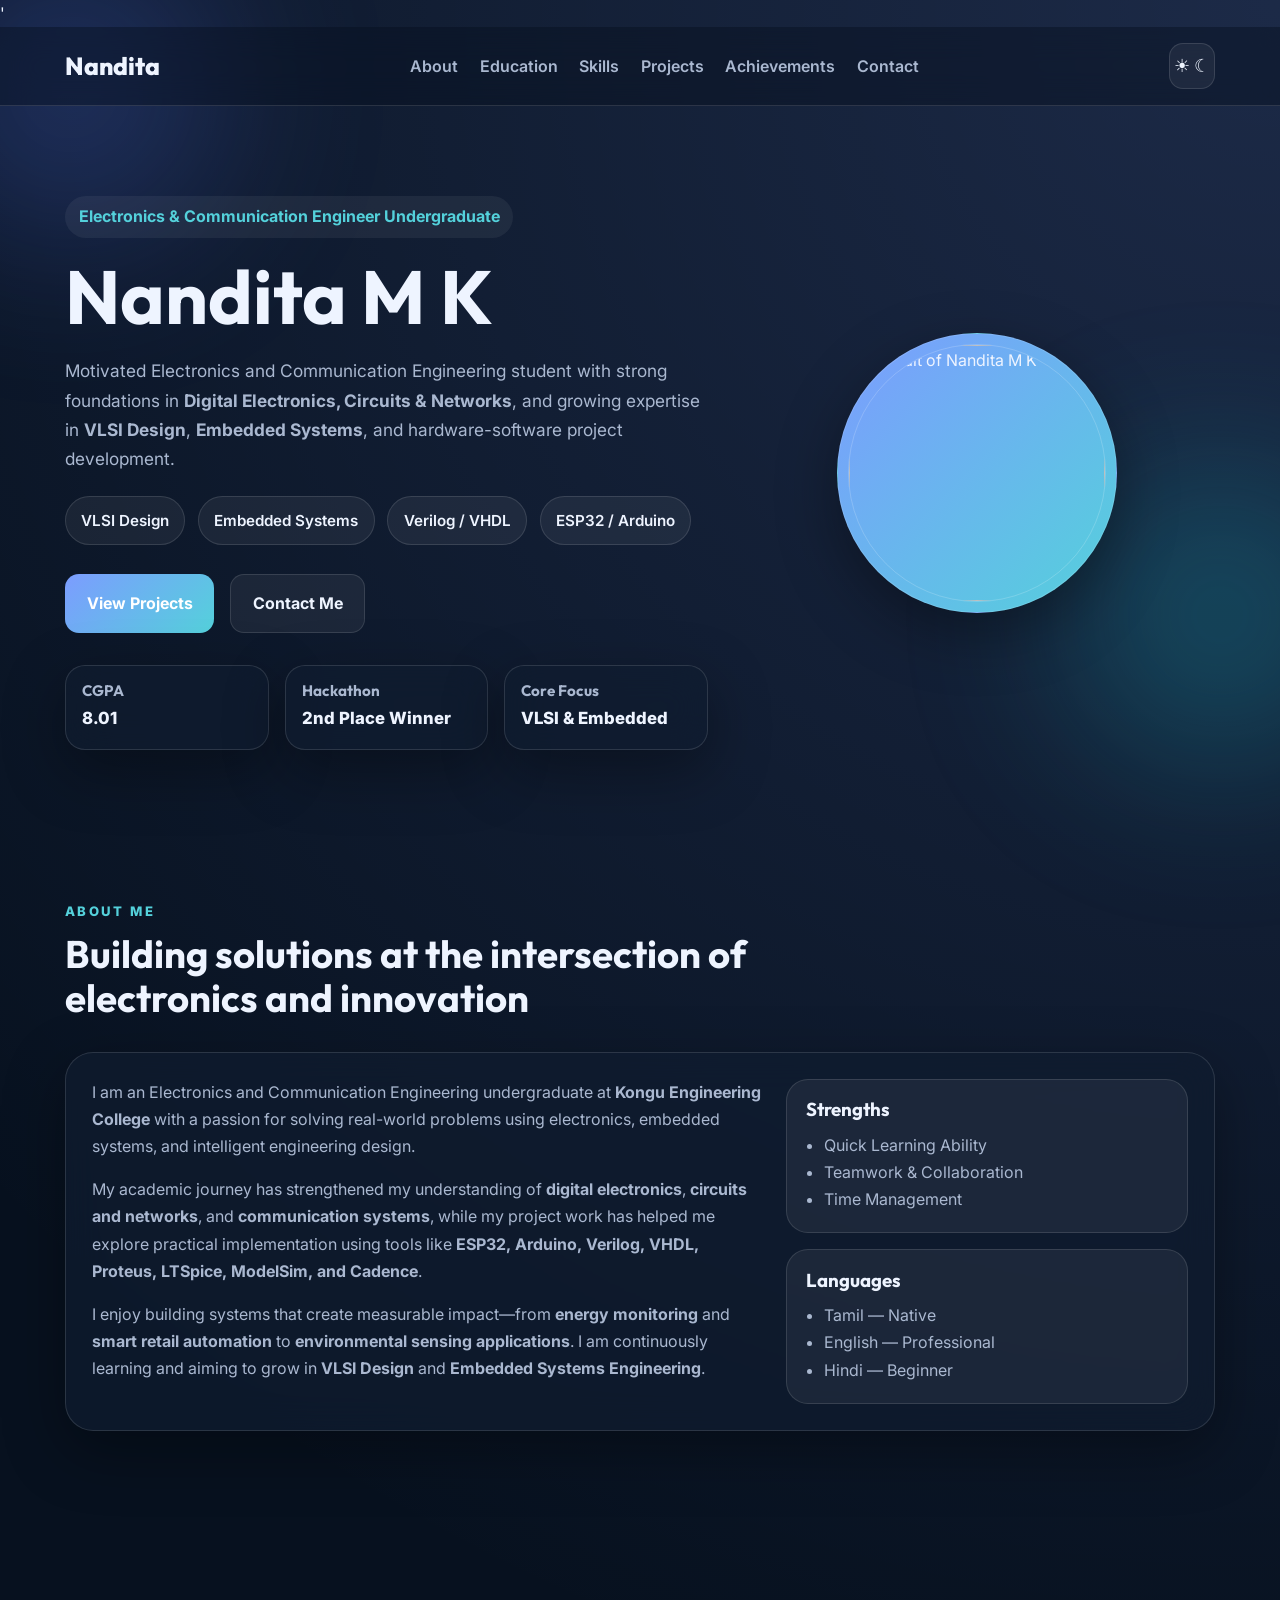
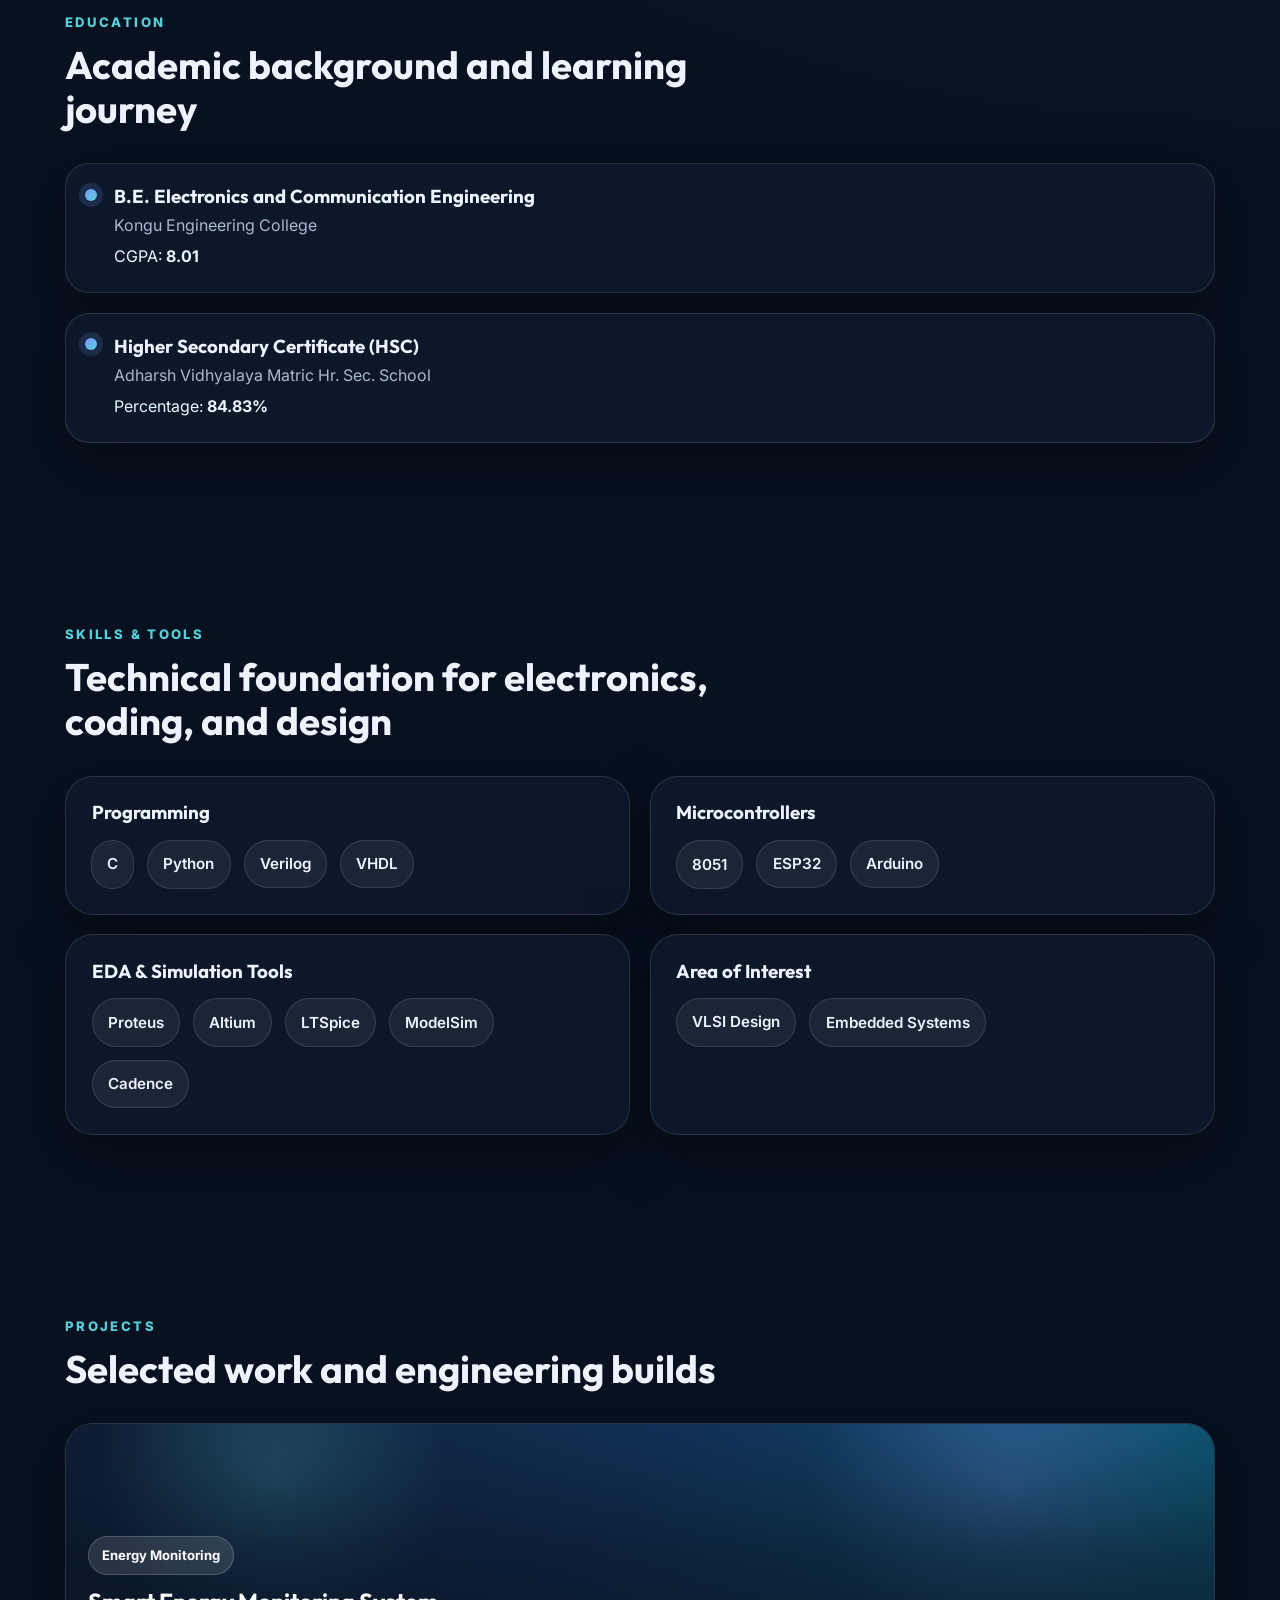
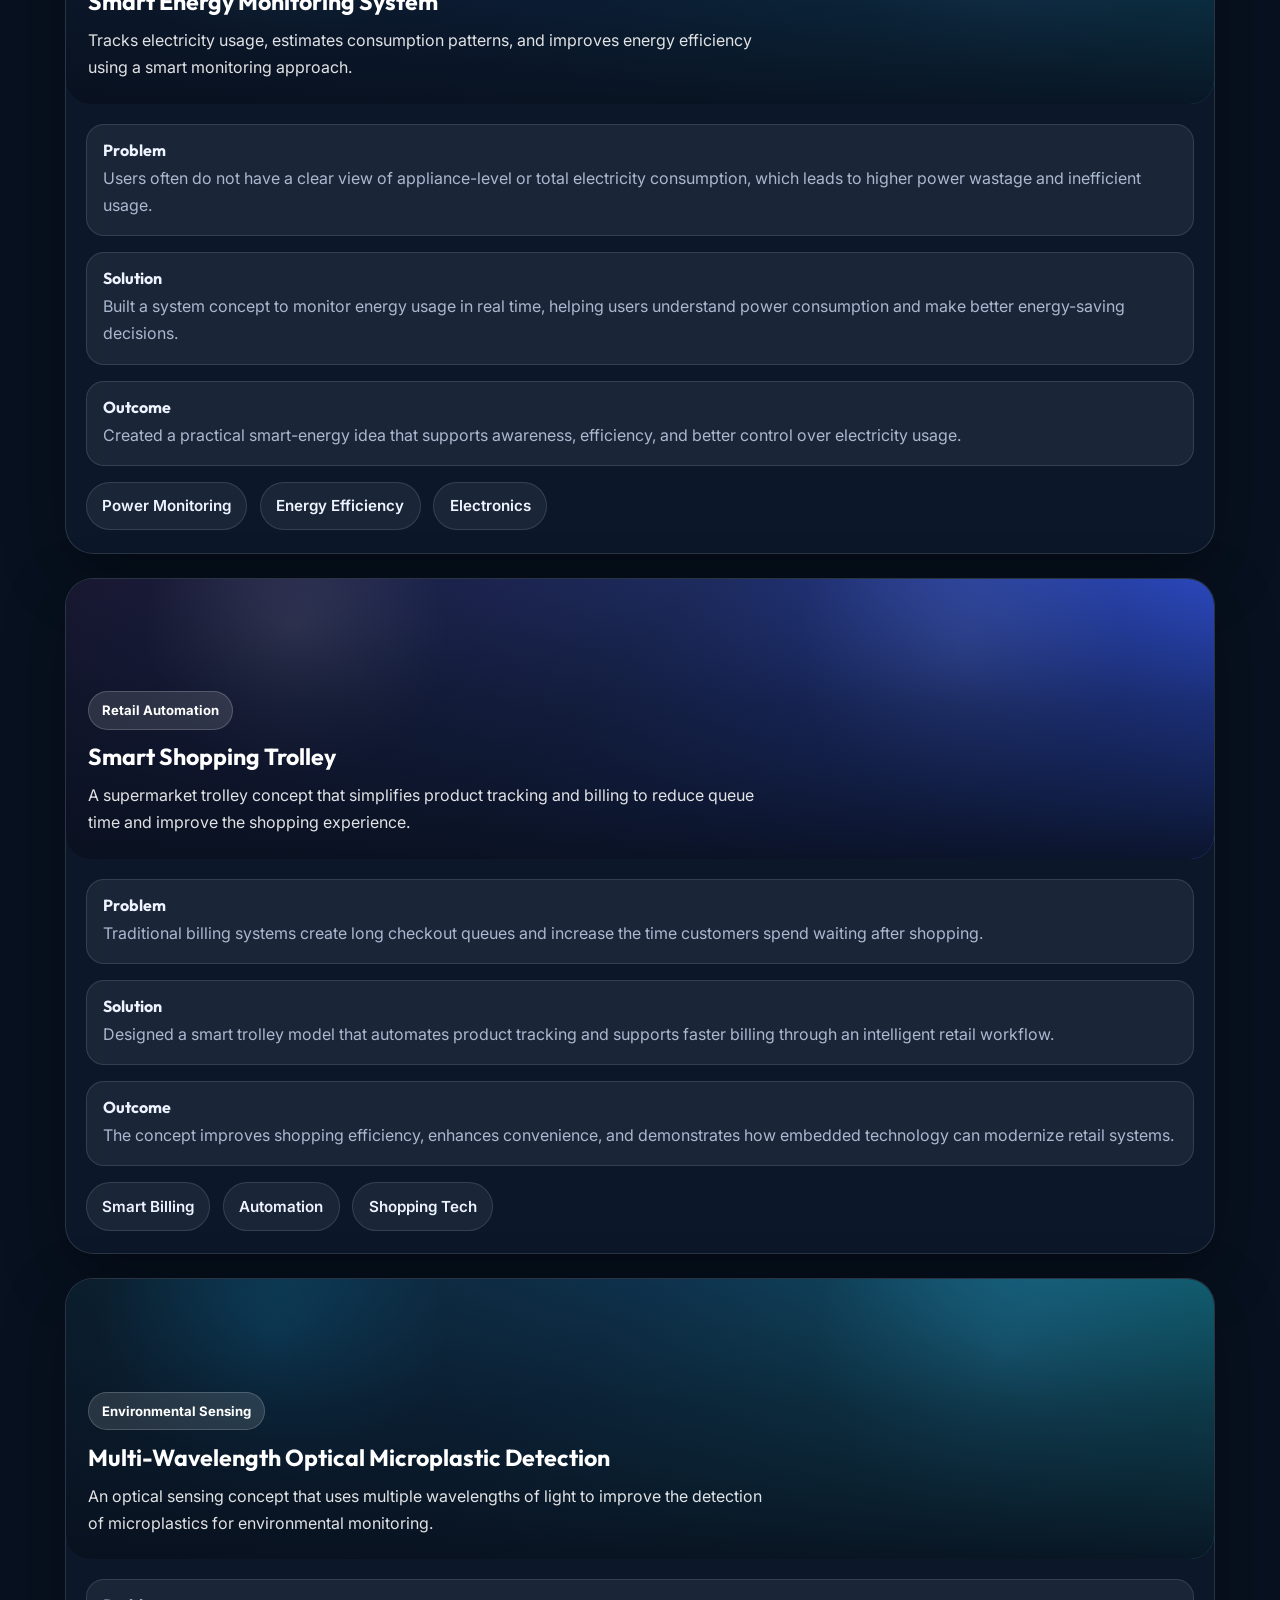
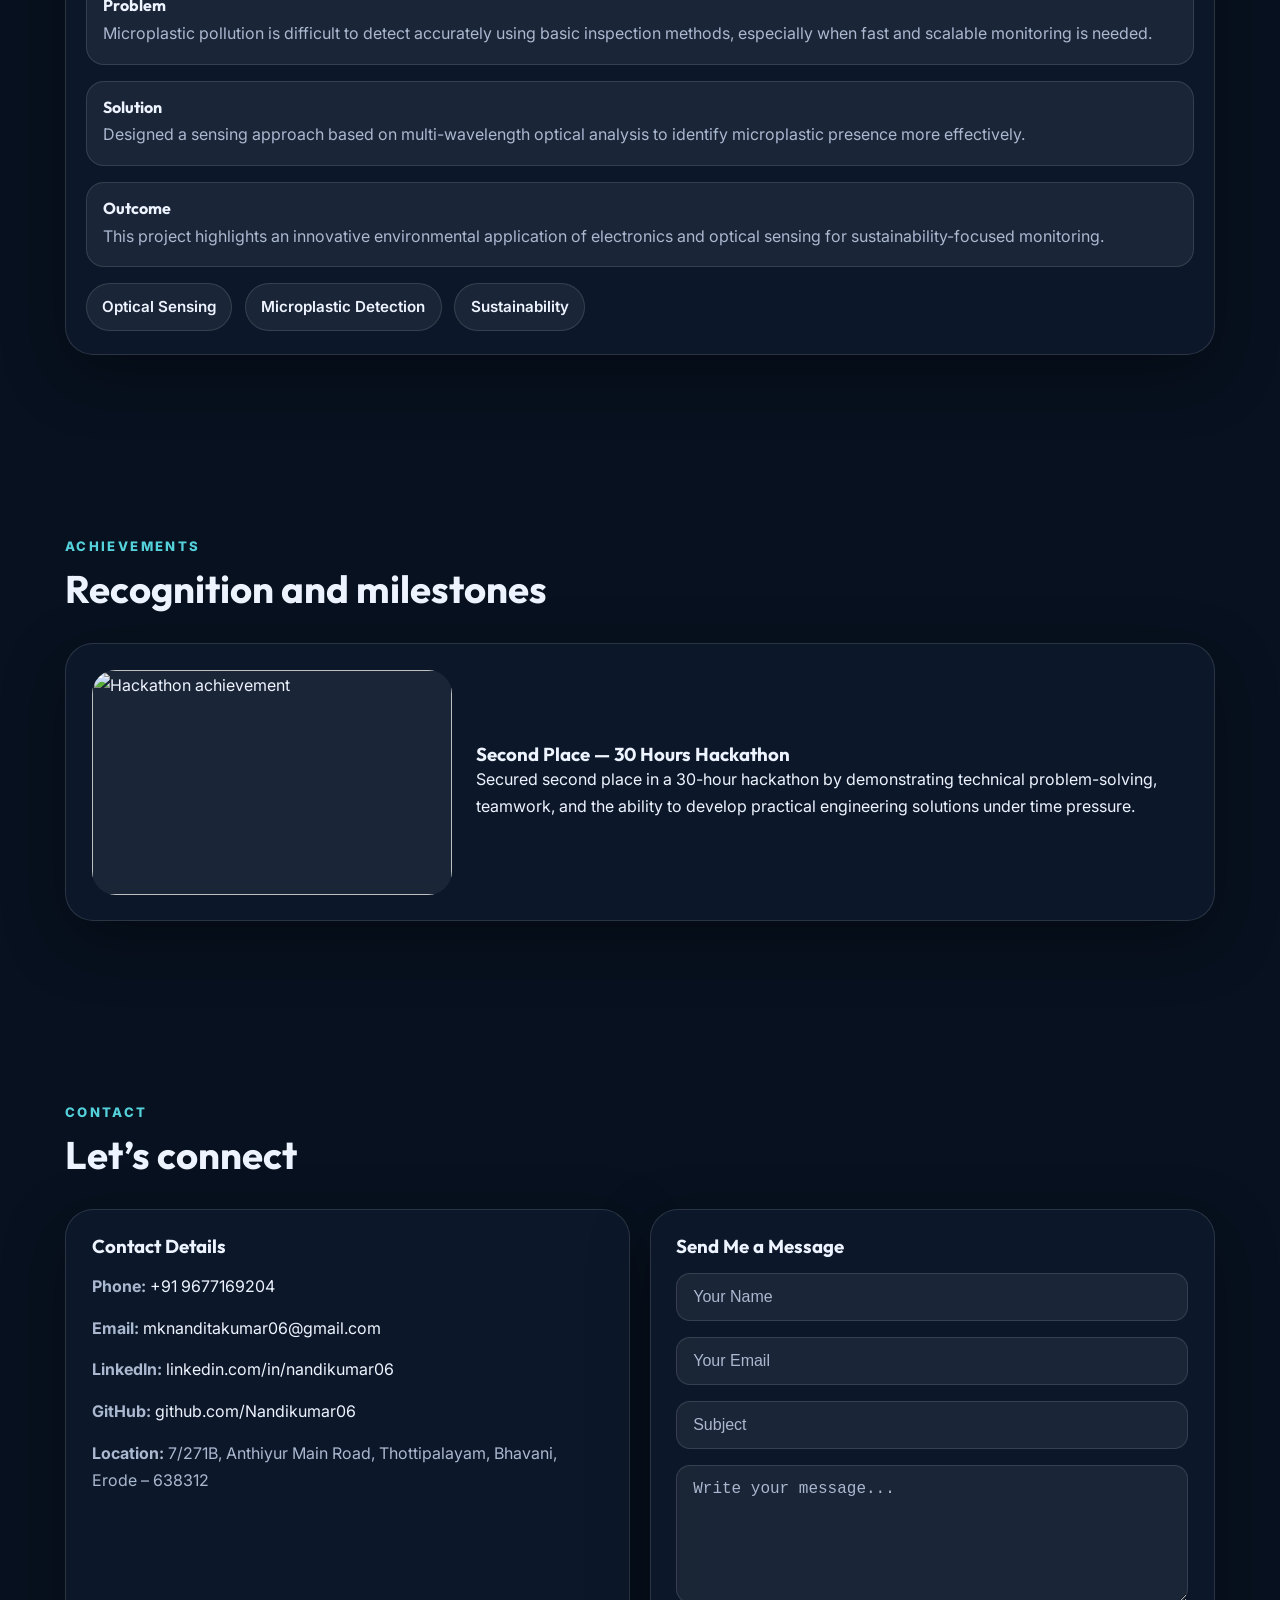
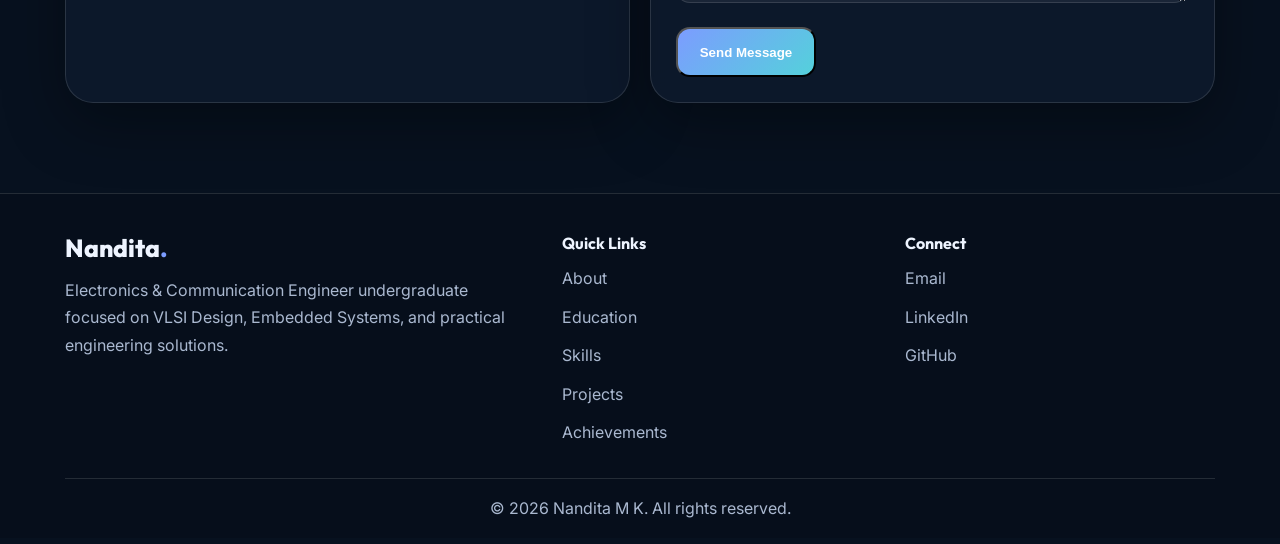
==== index.html @ 36aea2ad "Add files via upload" ====
'<!DOCTYPE html>
<html lang="en">
<head>
  <meta charset="UTF-8" />
  <meta name="viewport" content="width=device-width, initial-scale=1.0" />
  <title>Nandita M K | Electronics & Communication Engineer Portfolio</title>
  <meta name="description" content="Official portfolio of Nandita M K, an Electronics and Communication Engineering undergraduate passionate about VLSI Design, Embedded Systems, Digital Electronics, and innovative engineering projects." />
  <meta name="keywords" content="Nandita M K, ECE portfolio, Electronics and Communication Engineering, VLSI, Embedded Systems, Verilog, VHDL, ESP32, Arduino, student portfolio" />
  <meta name="author" content="Nandita M K" />
  <meta name="robots" content="index, follow" />
  <meta property="og:title" content="Nandita M K | Electronics & Communication Engineer Portfolio" />
  <meta property="og:description" content="Portfolio of Nandita M K featuring projects, skills, achievements, education, and contact details." />
  <meta property="og:type" content="website" />
  <meta property="og:image" content="assets/profile.jpg" />
  <meta property="og:url" content="https://your-domain.com/" />
  <meta name="twitter:card" content="summary_large_image" />
  <meta name="theme-color" content="#0f172a" />
  <link rel="preconnect" href="https://fonts.googleapis.com">
  <link rel="preconnect" href="https://fonts.gstatic.com" crossorigin>
  <link href="https://fonts.googleapis.com/css2?family=Inter:wght@400;500;600;700;800&family=Outfit:wght@500;700;800&display=swap" rel="stylesheet">
  <link rel="stylesheet" href="style.css" />
</head>
<body>
  <div class="bg-orb orb-1"></div>
  <div class="bg-orb orb-2"></div>

  <header class="site-header" id="top">
    <div class="container nav-wrap">
      <a class="logo" href="#top">Nandita</a>

      <nav class="nav" id="navMenu">
        <a href="#about">About</a>
        <a href="#education">Education</a>
        <a href="#skills">Skills</a>
        <a href="#projects">Projects</a>
        <a href="#achievements">Achievements</a>
        <a href="#contact">Contact</a>
      </nav>

      <div class="nav-actions">
        <button class="theme-toggle" id="themeToggle" aria-label="Toggle theme">
          <span class="toggle-sun">☀</span>
          <span class="toggle-moon">☾</span>
        </button>
        <button class="menu-btn" id="menuBtn" aria-label="Open Menu">☰</button>
      </div>
    </div>
  </header>

  <main>
    <section class="hero">
      <div class="container hero-grid">
        <div class="hero-content">
          <p class="eyebrow">Electronics & Communication Engineer Undergraduate</p>
          <h1>Nandita M K</h1>
          <p class="hero-text">
            Motivated Electronics and Communication Engineering student with strong foundations in
            <strong>Digital Electronics, Circuits & Networks</strong>, and growing expertise in
            <strong>VLSI Design</strong>, <strong>Embedded Systems</strong>, and hardware-software project development.
          </p>

          <div class="hero-tags">
            <span>VLSI Design</span>
            <span>Embedded Systems</span>
            <span>Verilog / VHDL</span>
            <span>ESP32 / Arduino</span>
          </div>

          <div class="hero-actions">
            <a href="#projects" class="btn btn-primary">View Projects</a>
            <a href="#contact" class="btn btn-secondary">Contact Me</a>
          </div>

          <div class="quick-cards">
            <div class="mini-card">
              <h3>CGPA</h3>
              <p>8.01</p>
            </div>
            <div class="mini-card">
              <h3>Hackathon</h3>
              <p>2nd Place Winner</p>
            </div>
            <div class="mini-card">
              <h3>Core Focus</h3>
              <p>VLSI & Embedded</p>
            </div>
          </div>
        </div>

        <div class="hero-visual">
          <div class="profile-card">
            <img src="assets/profile.png" alt="Portrait of Nandita M K" class="profile-img" />
            <div class="profile-badge">ECE • VLSI • Embedded</div>
          </div>
        </div>
      </div>
    </section>

    <section class="section" id="about">
      <div class="container">
        <div class="section-heading">
          <p class="section-label">About Me</p>
          <h2>Building solutions at the intersection of electronics and innovation</h2>
        </div>

        <div class="glass-card about-grid">
          <div>
            <p>
              I am an Electronics and Communication Engineering undergraduate at
              <strong>Kongu Engineering College</strong> with a passion for solving real-world problems using
              electronics, embedded systems, and intelligent engineering design.
            </p>
            <p>
              My academic journey has strengthened my understanding of <strong>digital electronics</strong>,
              <strong>circuits and networks</strong>, and <strong>communication systems</strong>, while my project work
              has helped me explore practical implementation using tools like <strong>ESP32, Arduino, Verilog, VHDL,
              Proteus, LTSpice, ModelSim, and Cadence</strong>.
            </p>
            <p>
              I enjoy building systems that create measurable impact—from <strong>energy monitoring</strong> and
              <strong>smart retail automation</strong> to <strong>environmental sensing applications</strong>. I am
              continuously learning and aiming to grow in <strong>VLSI Design</strong> and
              <strong>Embedded Systems Engineering</strong>.
            </p>
          </div>

          <div class="about-highlights">
            <div class="highlight-card">
              <h3>Strengths</h3>
              <ul>
                <li>Quick Learning Ability</li>
                <li>Teamwork & Collaboration</li>
                <li>Time Management</li>
              </ul>
            </div>
            <div class="highlight-card">
              <h3>Languages</h3>
              <ul>
                <li>Tamil — Native</li>
                <li>English — Professional</li>
                <li>Hindi — Beginner</li>
              </ul>
            </div>
          </div>
        </div>
      </div>
    </section>

    <section class="section" id="education">
      <div class="container">
        <div class="section-heading">
          <p class="section-label">Education</p>
          <h2>Academic background and learning journey</h2>
        </div>

        <div class="timeline">
          <article class="timeline-card">
            <span class="timeline-dot"></span>
            <div>
              <h3>B.E. Electronics and Communication Engineering</h3>
              <p class="meta">Kongu Engineering College</p>
              <p>CGPA: <strong>8.01</strong></p>
            </div>
          </article>

          <article class="timeline-card">
            <span class="timeline-dot"></span>
            <div>
              <h3>Higher Secondary Certificate (HSC)</h3>
              <p class="meta">Adharsh Vidhyalaya Matric Hr. Sec. School</p>
              <p>Percentage: <strong>84.83%</strong></p>
            </div>
          </article>
        </div>
      </div>
    </section>

    <section class="section" id="skills">
      <div class="container">
        <div class="section-heading">
          <p class="section-label">Skills & Tools</p>
          <h2>Technical foundation for electronics, coding, and design</h2>
        </div>

        <div class="skills-grid">
          <div class="glass-card skill-card">
            <h3>Programming</h3>
            <div class="chips">
              <span>C</span><span>Python</span><span>Verilog</span><span>VHDL</span>
            </div>
          </div>

          <div class="glass-card skill-card">
            <h3>Microcontrollers</h3>
            <div class="chips">
              <span>8051</span><span>ESP32</span><span>Arduino</span>
            </div>
          </div>

          <div class="glass-card skill-card">
            <h3>EDA & Simulation Tools</h3>
            <div class="chips">
              <span>Proteus</span><span>Altium</span><span>LTSpice</span><span>ModelSim</span><span>Cadence</span>
            </div>
          </div>

          <div class="glass-card skill-card">
            <h3>Area of Interest</h3>
            <div class="chips">
              <span>VLSI Design</span><span>Embedded Systems</span>
            </div>
          </div>
        </div>
      </div>
    </section>

    <section class="section" id="projects">
  <div class="container">
    <div class="section-heading">
      <p class="section-label">Projects</p>
      <h2>Selected work and engineering builds</h2>
    </div>

    <div class="project-grid">
      <!-- Project 1 -->
      <article class="project-card glass-card">
        <div class="project-image-wrap project-banner energy-banner">
          <div class="project-overlay">
            <span class="project-badge">Energy Monitoring</span>
            <h3>Smart Energy Monitoring System</h3>
            <p>
              Tracks electricity usage, estimates consumption patterns, and improves
              energy efficiency using a smart monitoring approach.
            </p>
          </div>
        </div>

        <div class="project-body">
          <div class="project-story">
            <div class="story-block">
              <h4>Problem</h4>
              <p>
                Users often do not have a clear view of appliance-level or total
                electricity consumption, which leads to higher power wastage and
                inefficient usage.
              </p>
            </div>

            <div class="story-block">
              <h4>Solution</h4>
              <p>
                Built a system concept to monitor energy usage in real time, helping
                users understand power consumption and make better energy-saving decisions.
              </p>
            </div>

            <div class="story-block">
              <h4>Outcome</h4>
              <p>
                Created a practical smart-energy idea that supports awareness,
                efficiency, and better control over electricity usage.
              </p>
            </div>
          </div>

          <div class="chips">
            <span>Power Monitoring</span>
            <span>Energy Efficiency</span>
            <span>Electronics</span>
          </div>
        </div>
      </article>

      <!-- Project 2 -->
      <article class="project-card glass-card">
        <div class="project-image-wrap project-banner trolley-banner">
          <div class="project-overlay">
            <span class="project-badge">Retail Automation</span>
            <h3>Smart Shopping Trolley</h3>
            <p>
              A supermarket trolley concept that simplifies product tracking and billing
              to reduce queue time and improve the shopping experience.
            </p>
          </div>
        </div>

        <div class="project-body">
          <div class="project-story">
            <div class="story-block">
              <h4>Problem</h4>
              <p>
                Traditional billing systems create long checkout queues and increase
                the time customers spend waiting after shopping.
              </p>
            </div>

            <div class="story-block">
              <h4>Solution</h4>
              <p>
                Designed a smart trolley model that automates product tracking and
                supports faster billing through an intelligent retail workflow.
              </p>
            </div>

            <div class="story-block">
              <h4>Outcome</h4>
              <p>
                The concept improves shopping efficiency, enhances convenience, and
                demonstrates how embedded technology can modernize retail systems.
              </p>
            </div>
          </div>

          <div class="chips">
            <span>Smart Billing</span>
            <span>Automation</span>
            <span>Shopping Tech</span>
          </div>
        </div>
      </article>

      <!-- Project 3 -->
      <article class="project-card glass-card">
        <div class="project-image-wrap project-banner microplastic-banner">
          <div class="project-overlay">
            <span class="project-badge">Environmental Sensing</span>
            <h3>Multi-Wavelength Optical Microplastic Detection</h3>
            <p>
              An optical sensing concept that uses multiple wavelengths of light to
              improve the detection of microplastics for environmental monitoring.
            </p>
          </div>
        </div>

        <div class="project-body">
          <div class="project-story">
            <div class="story-block">
              <h4>Problem</h4>
              <p>
                Microplastic pollution is difficult to detect accurately using basic
                inspection methods, especially when fast and scalable monitoring is needed.
              </p>
            </div>

            <div class="story-block">
              <h4>Solution</h4>
              <p>
                Designed a sensing approach based on multi-wavelength optical analysis
                to identify microplastic presence more effectively.
              </p>
            </div>

            <div class="story-block">
              <h4>Outcome</h4>
              <p>
                This project highlights an innovative environmental application of
                electronics and optical sensing for sustainability-focused monitoring.
              </p>
            </div>
          </div>

          <div class="chips">
            <span>Optical Sensing</span>
            <span>Microplastic Detection</span>
            <span>Sustainability</span>
          </div>
        </div>
      </article>
    </div>
  </div>
</section>

    <section class="section" id="achievements">
      <div class="container">
        <div class="section-heading">
          <p class="section-label">Achievements</p>
          <h2>Recognition and milestones</h2>
        </div>

        <div class="achievement-grid">
          <div class="glass-card achievement-card">
            <img src="assets/image.png" alt="Hackathon achievement" class="achievement-image" />
            <div>
              <h3>Second Place — 30 Hours Hackathon</h3>
              <p>
                Secured second place in a 30-hour hackathon by demonstrating technical problem-solving, teamwork,
                and the ability to develop practical engineering solutions under time pressure.
              </p>
            </div>
          </div>
        </div>
      </div>
    </section>

    <section class="section" id="contact">
  <div class="container">
    <div class="section-heading">
      <p class="section-label">Contact</p>
      <h2>Let’s connect</h2>
    </div>

    <div class="contact-grid">
      <!-- Contact Info -->
      <div class="glass-card contact-card">
        <h3>Contact Details</h3>
        <ul class="contact-list">
          <li><strong>Phone:</strong> <a href="tel:+919677169204">+91 9677169204</a></li>
          <li><strong>Email:</strong> <a href="mailto:mknanditakumar06@gmail.com">mknanditakumar06@gmail.com</a></li>
          <li><strong>LinkedIn:</strong> <a href="https://linkedin.com/in/nandikumar06" target="_blank">linkedin.com/in/nandikumar06</a></li>
          <li><strong>GitHub:</strong> <a href="https://github.com/Nandikumar06" target="_blank">github.com/Nandikumar06</a></li>
          <li><strong>Location:</strong> 7/271B, Anthiyur Main Road, Thottipalayam, Bhavani, Erode – 638312</li>
        </ul>
      </div>

      <!-- Contact Form -->
      <div class="glass-card contact-card">
        <h3>Send Me a Message</h3>
        <form class="contact-form" action="https://formspree.io/f/xwvdlvpz" method="POST">
          <div class="form-group">
            <input type="text" name="name" placeholder="Your Name" required>
          </div>

          <div class="form-group">
            <input type="email" name="email" placeholder="Your Email" required>
          </div>

          <div class="form-group">
            <input type="text" name="subject" placeholder="Subject" required>
          </div>

          <div class="form-group">
            <textarea name="message" rows="6" placeholder="Write your message..." required></textarea>
          </div>

          <button type="submit" class="btn btn-primary">Send Message</button>
        </form>
      </div>
    </div>
  </div>
</section>
  </main>

  <footer class="site-footer">
    <div class="container footer-grid">
      <div>
        <a class="logo footer-logo" href="#top">Nandita<span>.</span></a>
        <p class="footer-text">
          Electronics & Communication Engineer undergraduate focused on VLSI Design,
          Embedded Systems, and practical engineering solutions.
        </p>
      </div>

      <div>
        <h4>Quick Links</h4>
        <ul class="footer-links">
          <li><a href="#about">About</a></li>
          <li><a href="#education">Education</a></li>
          <li><a href="#skills">Skills</a></li>
          <li><a href="#projects">Projects</a></li>
          <li><a href="#achievements">Achievements</a></li>
        </ul>
      </div>

      <div>
        <h4>Connect</h4>
        <ul class="footer-links">
          <li><a href="mailto:mknanditakumar06@gmail.com">Email</a></li>
          <li><a href="https://linkedin.com/in/nandikumar06" target="_blank">LinkedIn</a></li>
          <li><a href="https://github.com/Nandikumar06" target="_blank">GitHub</a></li>
        </ul>
      </div>
    </div>

    <div class="container footer-bottom">
      <p>© 2026 Nandita M K. All rights reserved.</p>
    </div>
  </footer>

  <script src="script.js"></script>
</body>
</html>
---- style.css ----
*{
  margin:0;
  padding:0;
  box-sizing:border-box;
}
:root{
  --bg:#07111f;
  --bg-soft:#0b1729;
  --surface:rgba(16, 28, 48, 0.72);
  --surface-2:rgba(255,255,255,0.06);
  --text:#eef4ff;
  --muted:#aab8d0;
  --primary:#7c9cff;
  --primary-2:#54d1db;
  --border:rgba(255,255,255,0.12);
  --shadow:0 20px 60px rgba(0,0,0,.35);
}
body.light{
  --bg:#f5f7fb;
  --bg-soft:#eef3fb;
  --surface:rgba(255,255,255,0.8);
  --surface-2:rgba(12, 25, 45, 0.04);
  --text:#0f172a;
  --muted:#475569;
  --primary:#355dff;
  --primary-2:#0ea5e9;
  --border:rgba(15,23,42,0.08);
  --shadow:0 20px 60px rgba(15,23,42,.08);
}
html{scroll-behavior:smooth;}
body{
  font-family:'Inter',sans-serif;
  background:radial-gradient(circle at top right, rgba(124,156,255,.18), transparent 25%), var(--bg);
  color:var(--text);
  line-height:1.7;
  overflow-x:hidden;
}
h1,h2,h3,h4,.logo{font-family:'Outfit',sans-serif; line-height:1.15;}
img{max-width:100%; display:block;}
a{text-decoration:none; color:inherit;}
.container{width:min(1150px, calc(100% - 2rem)); margin:auto;}
.section{padding:90px 0;}
.bg-orb{
  position:fixed; width:300px; height:300px; border-radius:50%;
  filter:blur(90px); opacity:.25; z-index:-1;
}
.orb-1{background:#5b7cff; top:-60px; left:-80px;}
.orb-2{background:#18c9d8; right:-90px; bottom:15%;}

.site-header{
  position:sticky; top:0; z-index:1000;
  backdrop-filter: blur(16px);
  background:rgba(7,17,31,.45);
  border-bottom:1px solid var(--border);
}
body.light .site-header{background:rgba(245,247,251,.7);}
.nav-wrap{
  display:flex; align-items:center; justify-content:space-between;
  min-height:78px; gap:1rem;
}
.logo{font-size:1.55rem; font-weight:800;}
.logo span{color:var(--primary);}
.nav{display:flex; gap:1.35rem; align-items:center;}
.nav a{
  color:var(--muted); font-weight:600; transition:.25s;
}
.nav a:hover{color:var(--text);}
.nav-actions{display:flex; align-items:center; gap:.8rem;}
.theme-toggle,.menu-btn{
  border:1px solid var(--border);
  background:var(--surface-2);
  color:var(--text);
  width:46px; height:46px; border-radius:14px; cursor:pointer;
  font-size:1.1rem;
}
.menu-btn{display:none;}

.hero{padding:90px 0 60px;}
.hero-grid{
  display:grid; grid-template-columns:1.15fr .85fr; gap:2rem; align-items:center;
}
.eyebrow{
  display:inline-flex; padding:.45rem .85rem; border-radius:999px;
  background:var(--surface-2); color:var(--primary-2); font-weight:700; margin-bottom:1rem;
}
.hero h1{font-size:clamp(2.8rem, 6vw, 4.7rem); margin-bottom:1rem;}
.hero-text{font-size:1.08rem; color:var(--muted); max-width:720px;}
.hero-tags,.chips{display:flex; flex-wrap:wrap; gap:.8rem;}
.hero-tags{margin:1.4rem 0 1.8rem;}
.hero-tags span,.chips span{
  padding:.65rem .95rem; border-radius:999px;
  background:var(--surface-2); border:1px solid var(--border);
  font-weight:600; font-size:.95rem;
}
.hero-actions{display:flex; gap:1rem; flex-wrap:wrap;}
.btn{
  display:inline-flex; align-items:center; justify-content:center;
  padding:.95rem 1.35rem; border-radius:14px; font-weight:700; transition:.25s;
}
.btn-primary{background:linear-gradient(135deg, var(--primary), var(--primary-2)); color:white;}
.btn-secondary{border:1px solid var(--border); background:var(--surface-2);}
.btn:hover{transform:translateY(-2px);}
.quick-cards{
  display:grid; grid-template-columns:repeat(3,1fr); gap:1rem; margin-top:2rem;
}
.mini-card,.glass-card{
  background:var(--surface);
  border:1px solid var(--border);
  backdrop-filter: blur(18px);
  box-shadow:var(--shadow);
}
.mini-card{
  padding:1rem; border-radius:20px;
}
.mini-card h3{font-size:.95rem; color:var(--muted); margin-bottom:.3rem;}
.mini-card p{font-size:1.05rem; font-weight:800;}
.hero-visual {
  display: flex;
  justify-content: center;
  align-items: center;
}

.profile-card {
  width: 280px;              /* reduce size here */
  height: 280px;             /* same height for perfect circle */
  padding: 10px;
  border-radius: 50%;
  background: linear-gradient(135deg, var(--primary), var(--primary-2));
  display: flex;
  align-items: center;
  justify-content: center;
  box-shadow: var(--shadow);
  border: 1px solid rgba(255, 255, 255, 0.12);
}

.profile-img {
  width: 100%;
  height: 100%;
  border-radius: 50%;
  object-fit: cover;
  border: 1px solid rgba(255, 255, 255, 0.18);
}

.profile-badge {
  display: none; /* hide badge if you want clean circular photo */
}
body.light .profile-badge{background:rgba(15,23,42,.85);}

.section-heading{margin-bottom:2rem;}
.section-label{
  color:var(--primary-2); text-transform:uppercase; letter-spacing:.18em; font-weight:800; font-size:.82rem; margin-bottom:.6rem;
}
.section-heading h2{font-size:clamp(1.8rem, 3vw, 2.8rem); max-width:760px;}

.glass-card{padding:1.6rem; border-radius:28px;}
.about-grid{
  display:grid; grid-template-columns:1.25fr .75fr; gap:1.5rem;
}
.about-grid p{color:var(--muted); margin-bottom:1rem;}
.about-highlights{display:grid; gap:1rem;}
.highlight-card{
  background:var(--surface-2); border:1px solid var(--border); border-radius:22px; padding:1.2rem;
}
.highlight-card h3{margin-bottom:.7rem;}
.highlight-card ul{padding-left:1.1rem; color:var(--muted);}

.timeline{display:grid; gap:1.2rem;}
.timeline-card{
  position:relative; display:flex; gap:1rem; align-items:flex-start;
  padding:1.4rem 1.5rem 1.4rem 3rem; border-radius:24px;
  background:var(--surface); border:1px solid var(--border); box-shadow:var(--shadow);
}
.timeline-dot{
  position:absolute; left:1.2rem; top:1.55rem; width:12px; height:12px; border-radius:50%;
  background:linear-gradient(135deg,var(--primary),var(--primary-2));
  box-shadow:0 0 0 6px rgba(124,156,255,.15);
}
.meta{color:var(--muted); margin:.25rem 0;}

.skills-grid{
  display:grid; grid-template-columns:repeat(2,1fr); gap:1.2rem;
}
.skill-card h3{margin-bottom:1rem;}

.project-grid {
  display: grid;
  grid-template-columns: 1fr;
  gap: 1.5rem;
}
.project-image-wrap{padding:1rem 1rem 0;}
.project-image{
  width:100%; aspect-ratio:16/10; object-fit:cover; border-radius:22px;
  background:var(--surface-2);
}.project-card {
  overflow: hidden;
  padding: 0;
}

.project-body {
  padding: 1.25rem 1.25rem 1.4rem;
}

.project-body h3 {
  margin-bottom: 0.8rem;
}

.project-body p {
  color: var(--muted);
  margin-bottom: 1rem;
}
.achievement-grid{display:grid; grid-template-columns:1fr;}
.achievement-card{
  display:grid; grid-template-columns:360px 1fr; gap:1.5rem; align-items:center;
}
.achievement-image{
  width:100%; aspect-ratio:16/10; object-fit:cover; border-radius:24px;
  background:var(--surface-2);
}

.contact-grid{display:grid; grid-template-columns:1fr 1fr; gap:1.2rem;}
.contact-card h3{margin-bottom:1rem;}
.contact-list{list-style:none; display:grid; gap:.9rem;}
.contact-list li{color:var(--muted);}
.contact-list a{color:var(--text);}
.contact-btn{margin-top:1rem;}

.site-footer{
  border-top:1px solid var(--border);
  padding:2.5rem 0 1rem;
  background:rgba(0,0,0,.12);
}
body.light .site-footer{background:rgba(255,255,255,.4);}
.footer-grid{
  display:grid; grid-template-columns:1.2fr .8fr .8fr; gap:2rem;
}
.footer-text{color:var(--muted); margin-top:.9rem; max-width:450px;}
.footer-links{list-style:none; display:grid; gap:.7rem; margin-top:.8rem;}
.footer-links a{color:var(--muted);}
.footer-links a:hover{color:var(--text);}
.footer-bottom{
  border-top:1px solid var(--border); margin-top:2rem; padding-top:1rem;
  text-align:center; color:var(--muted);
}

@media (max-width: 980px){
  .hero-grid,.about-grid,.contact-grid,.achievement-card,.footer-grid{grid-template-columns:1fr;}
  .project-grid,.skills-grid{grid-template-columns:1fr;}
  .quick-cards{grid-template-columns:1fr;}
  .hero{padding-top:70px;}
}
@media (max-width: 820px){
  .nav{
    position:fixed; top:78px; left:1rem; right:1rem;
    flex-direction:column; align-items:flex-start; padding:1rem;
    background:var(--bg-soft); border:1px solid var(--border); border-radius:20px;
    display:none;
  }
  .nav.show{display:flex;}
  .menu-btn{display:block;}
}
.project-banner {
  min-height: 280px;
  border-radius: 24px;
  padding: 1.4rem;
  display: flex;
  align-items: flex-end;
  position: relative;
  overflow: hidden;
  background-size: cover;
  background-position: center;
}

.project-banner::before {
  content: "";
  position: absolute;
  inset: 0;
  background: linear-gradient(
    180deg,
    rgba(8, 15, 28, 0.08) 0%,
    rgba(8, 15, 28, 0.55) 45%,
    rgba(8, 15, 28, 0.92) 100%
  );
}

.energy-banner {
  background:
    radial-gradient(circle at 18% 20%, rgba(84, 209, 219, 0.28), transparent 18%),
    radial-gradient(circle at 82% 22%, rgba(124, 156, 255, 0.30), transparent 20%),
    linear-gradient(135deg, #0f1d34 0%, #12345d 45%, #0f6f8b 100%);
}

.trolley-banner {
  background:
    radial-gradient(circle at 20% 18%, rgba(255, 255, 255, 0.12), transparent 16%),
    radial-gradient(circle at 78% 25%, rgba(124, 156, 255, 0.22), transparent 18%),
    linear-gradient(135deg, #1a1832 0%, #1f2d64 45%, #355dff 100%);
}

.microplastic-banner {
  background:
    radial-gradient(circle at 18% 18%, rgba(14, 165, 233, 0.22), transparent 18%),
    radial-gradient(circle at 82% 25%, rgba(56, 189, 248, 0.24), transparent 20%),
    linear-gradient(135deg, #0b1f2e 0%, #0f3551 42%, #147a8a 100%);
}

.project-overlay {
  position: relative;
  z-index: 2;
  max-width: 92%;
}

.project-badge {
  display: inline-flex;
  padding: 0.45rem 0.8rem;
  border-radius: 999px;
  background: rgba(255, 255, 255, 0.12);
  border: 1px solid rgba(255, 255, 255, 0.18);
  color: #fff;
  font-size: 0.82rem;
  font-weight: 700;
  margin-bottom: 0.9rem;
}

.project-overlay h3 {
  color: #fff;
  margin-bottom: 0.7rem;
  font-size: 1.45rem;
}

.project-overlay p {
  color: rgba(255, 255, 255, 0.88);
  max-width: 680px;
}

.project-story {
  display: grid;
  gap: 1rem;
  margin-bottom: 1rem;
}

.story-block {
  padding: 1rem;
  border-radius: 18px;
  background: var(--surface-2);
  border: 1px solid var(--border);
}

.story-block h4 {
  margin-bottom: 0.35rem;
  font-size: 1rem;
}

.story-block p {
  margin: 0;
}
.contact-form {
  display: flex;
  flex-direction: column;
  gap: 1rem;
  margin-top: 1rem;
}

.form-group input,
.form-group textarea {
  width: 100%;
  padding: 14px 16px;
  border-radius: 14px;
  border: 1px solid var(--border);
  background: var(--surface-2);
  color: var(--text);
  font-size: 1rem;
  outline: none;
  transition: 0.3s ease;
}

.form-group input::placeholder,
.form-group textarea::placeholder {
  color: var(--muted);
}

.form-group input:focus,
.form-group textarea:focus {
  border-color: var(--primary);
  box-shadow: 0 0 0 4px rgba(124, 156, 255, 0.12);
}

.contact-form button {
  width: fit-content;
  margin-top: 0.5rem;
}
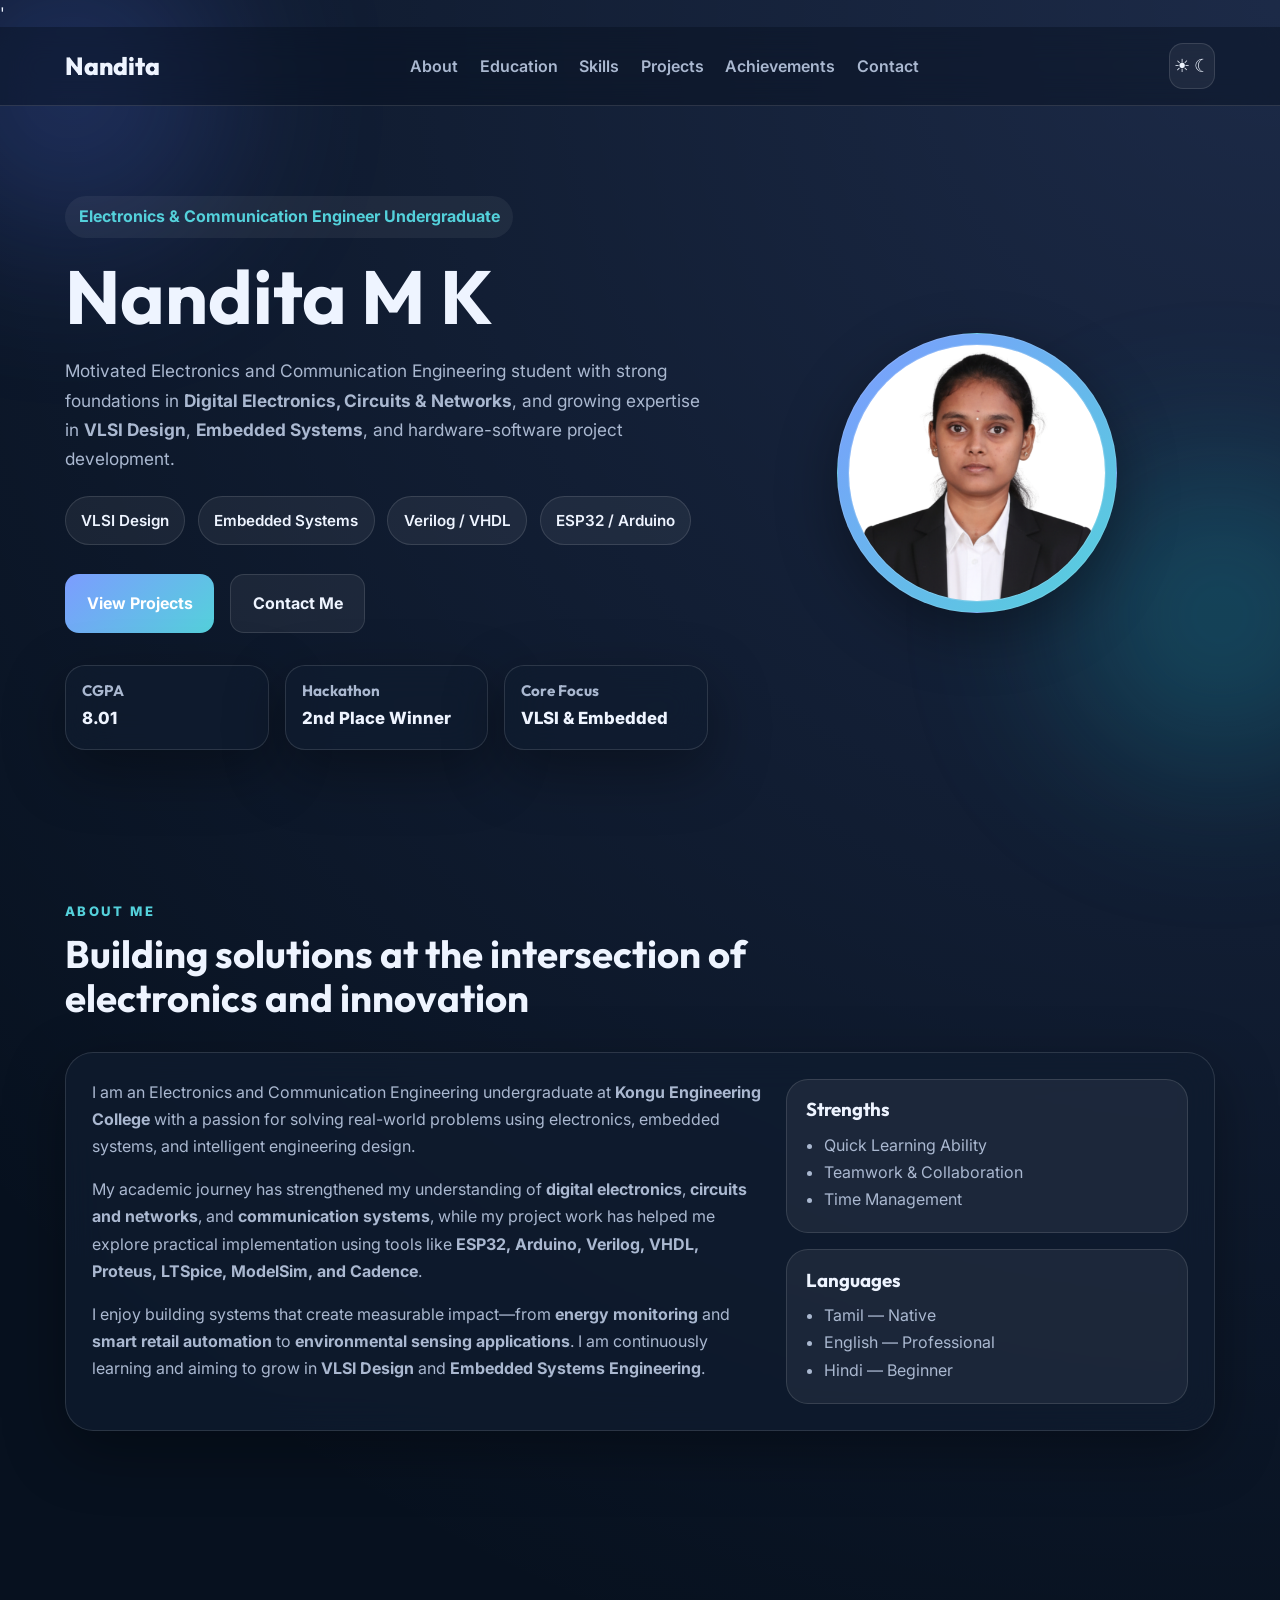
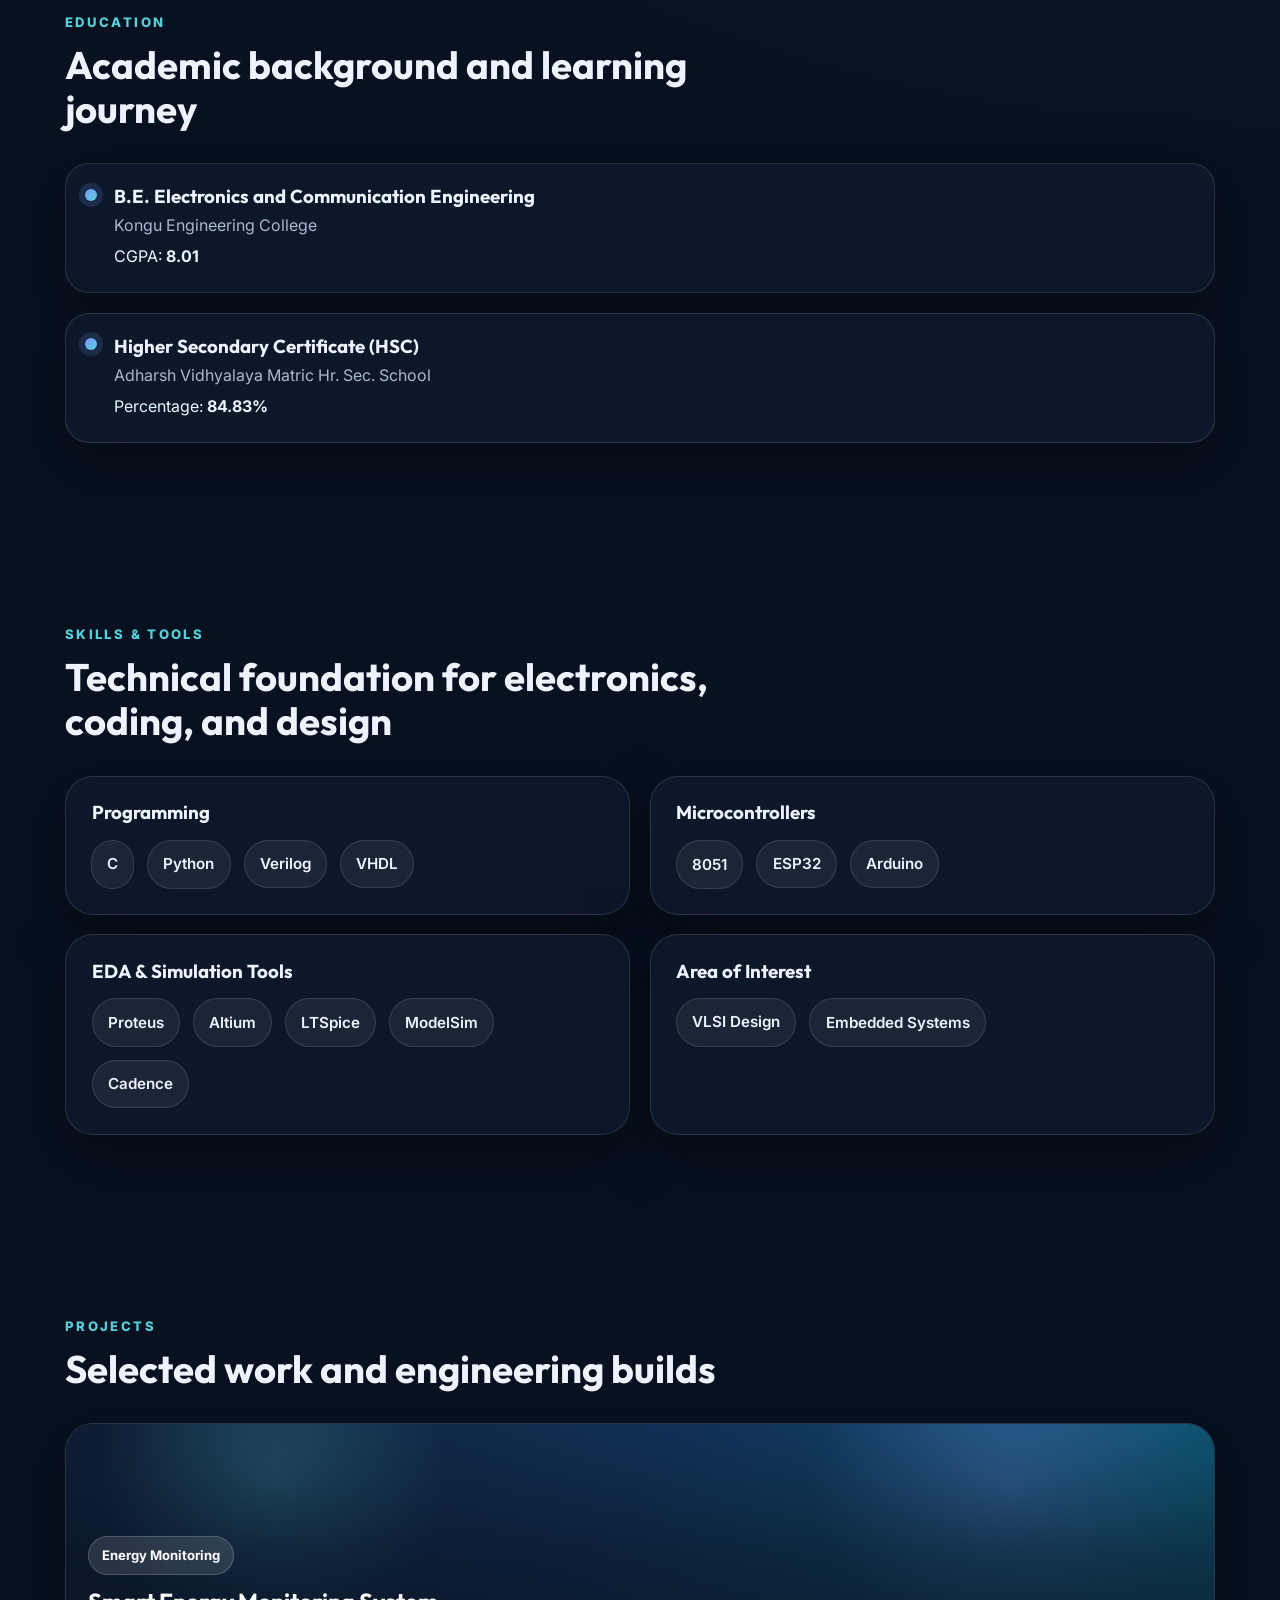
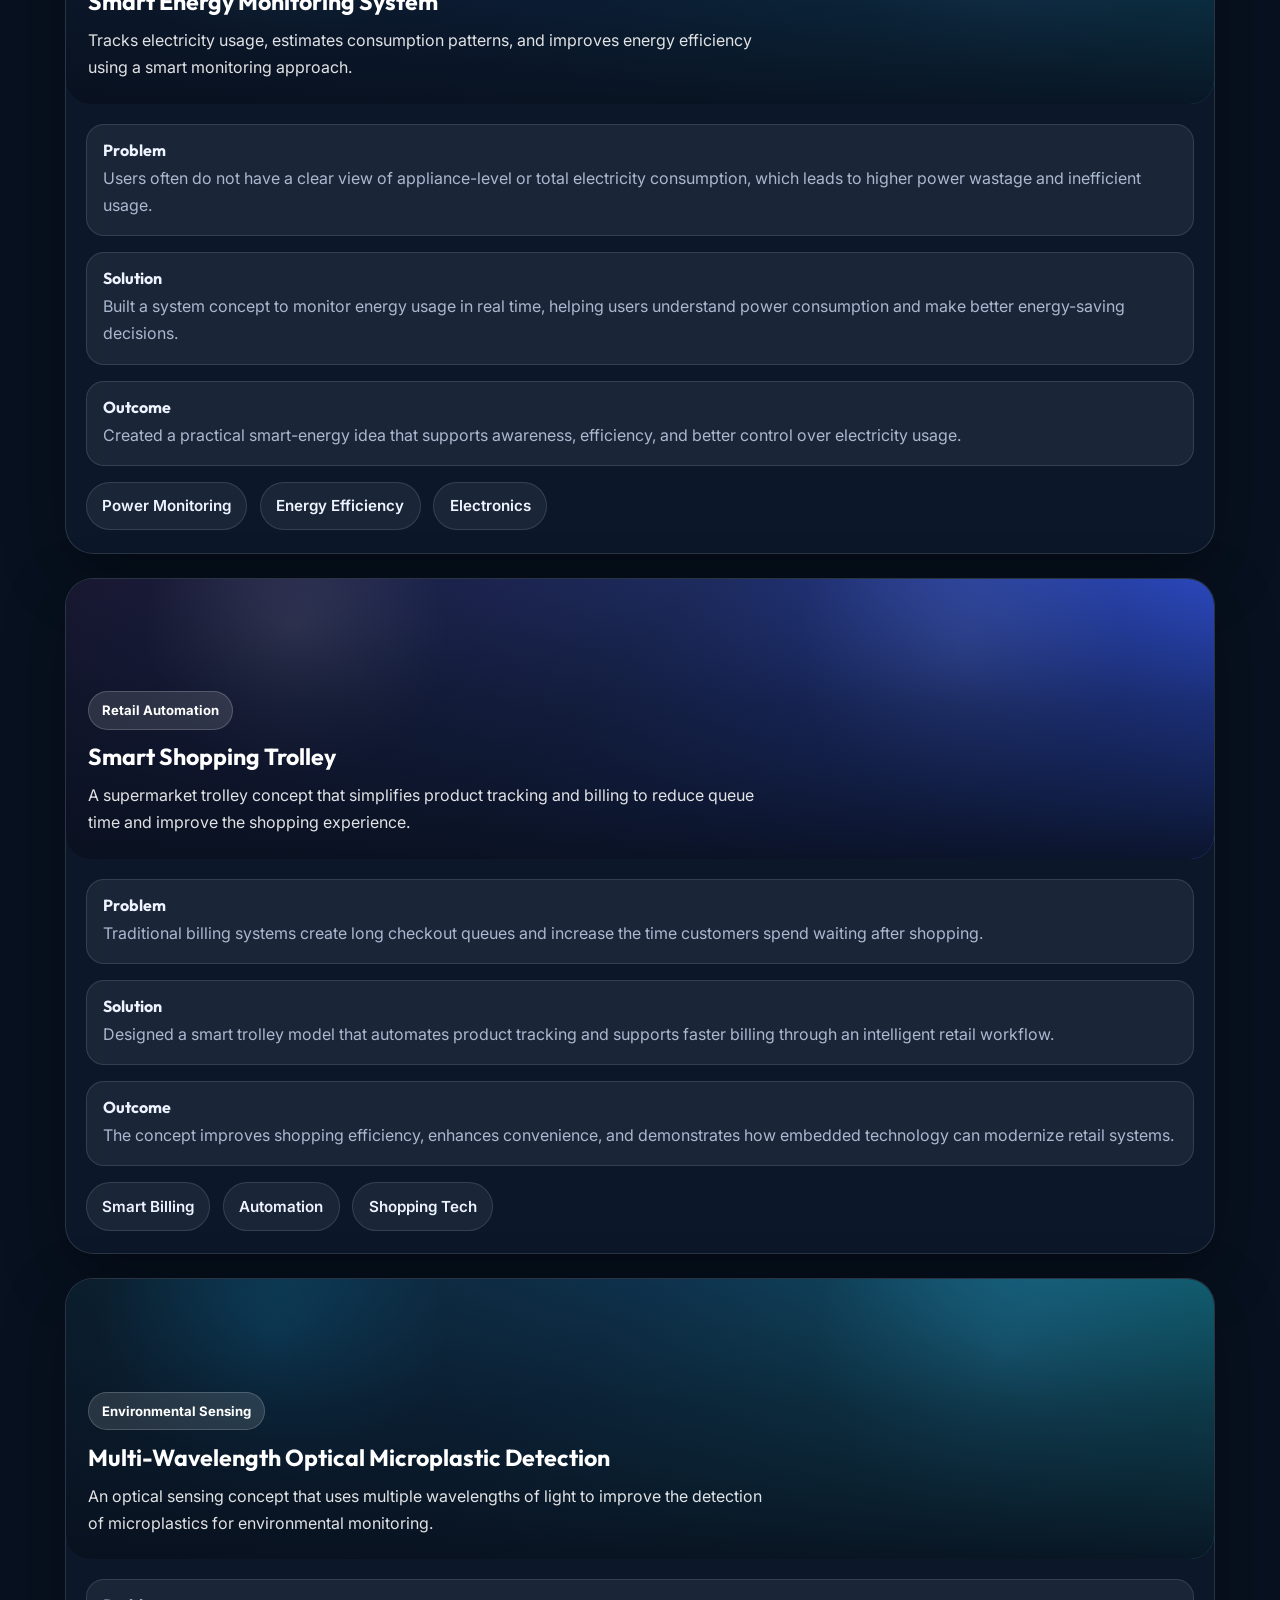
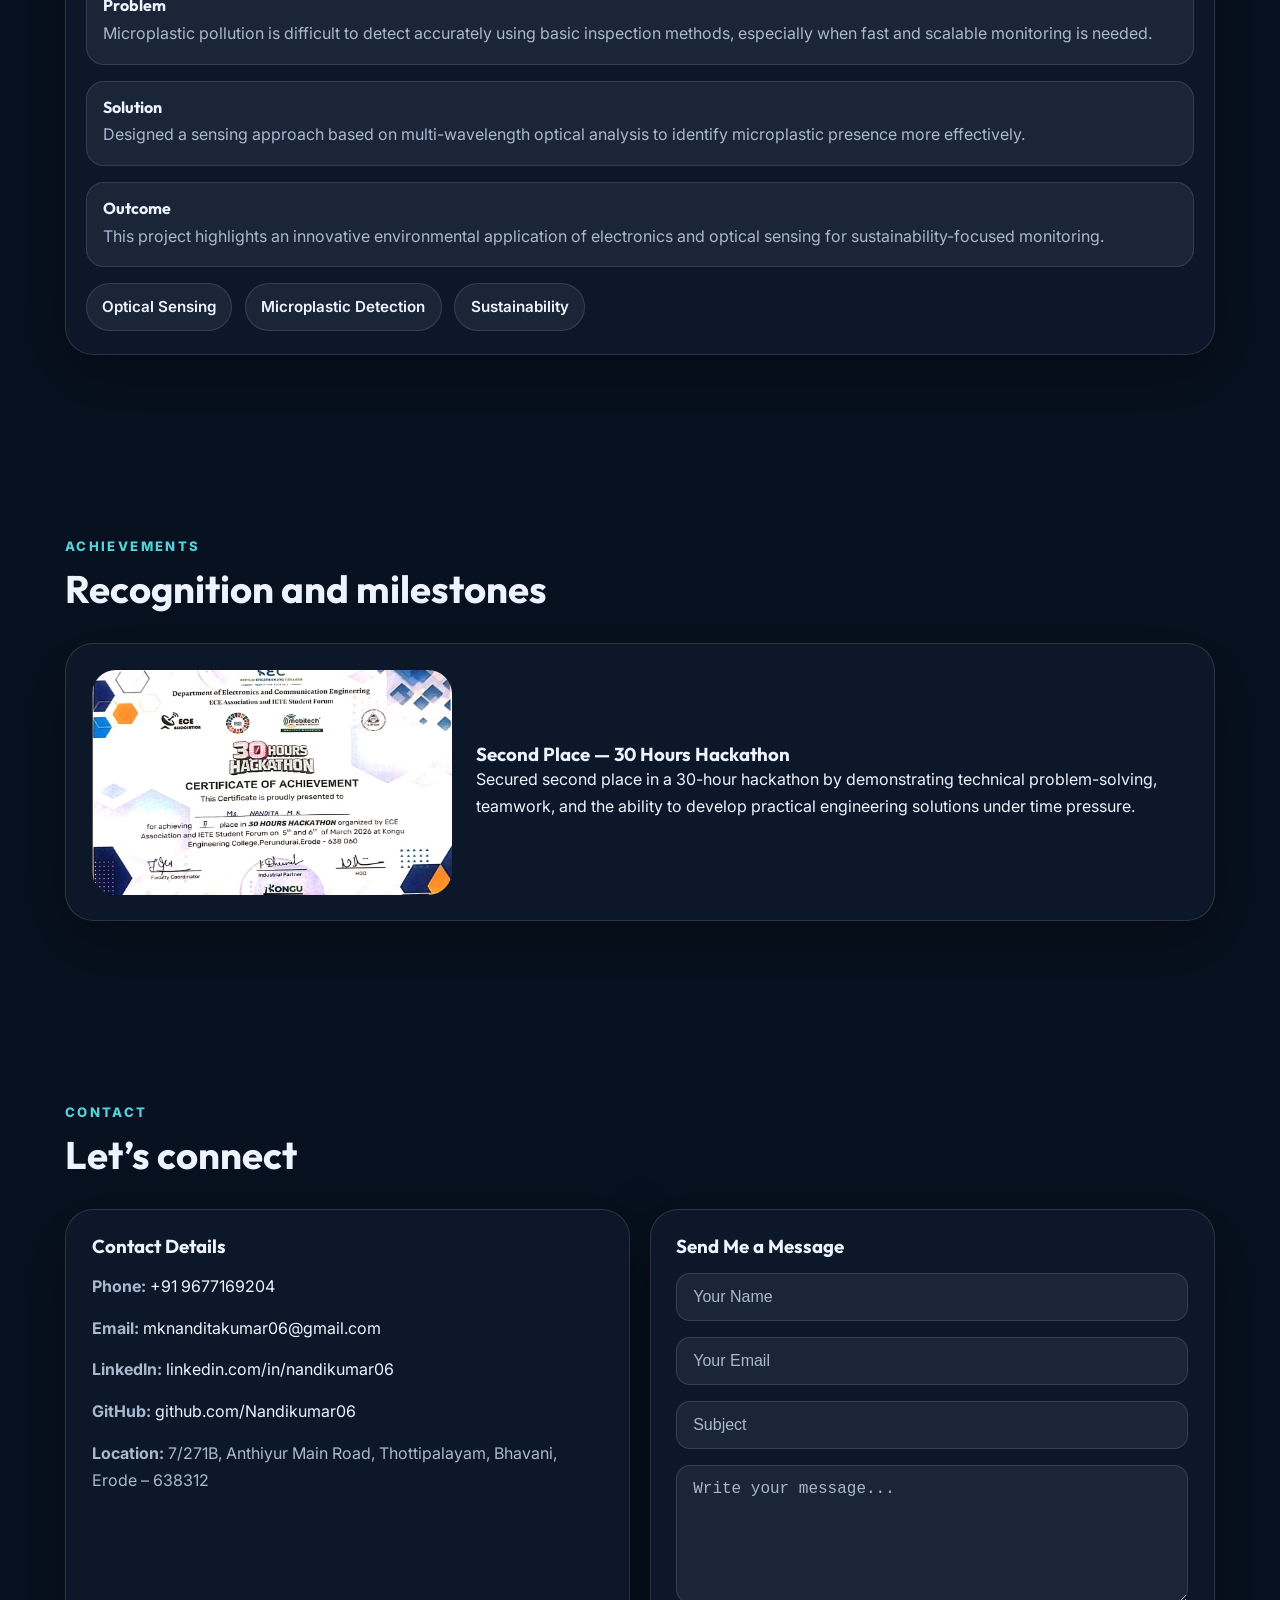
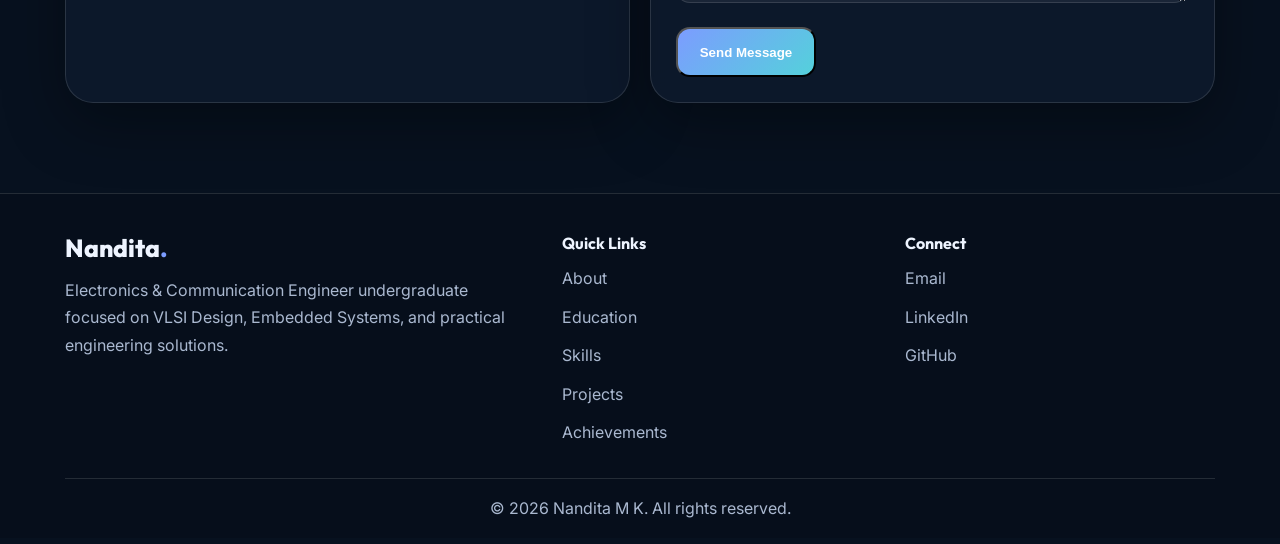
==== commit ef9d7d43: "Update index.html" ====
--- a/index.html
+++ b/index.html
@@ -89,7 +89,7 @@
 
         <div class="hero-visual">
           <div class="profile-card">
-            <img src="assets/profile.png" alt="Portrait of Nandita M K" class="profile-img" />
+            <img src="profile.png" alt="Portrait of Nandita M K" class="profile-img" />
             <div class="profile-badge">ECE • VLSI • Embedded</div>
           </div>
         </div>
@@ -379,7 +379,7 @@
 
         <div class="achievement-grid">
           <div class="glass-card achievement-card">
-            <img src="assets/image.png" alt="Hackathon achievement" class="achievement-image" />
+            <img src="image.png" alt="Hackathon achievement" class="achievement-image" />
             <div>
               <h3>Second Place — 30 Hours Hackathon</h3>
               <p>
